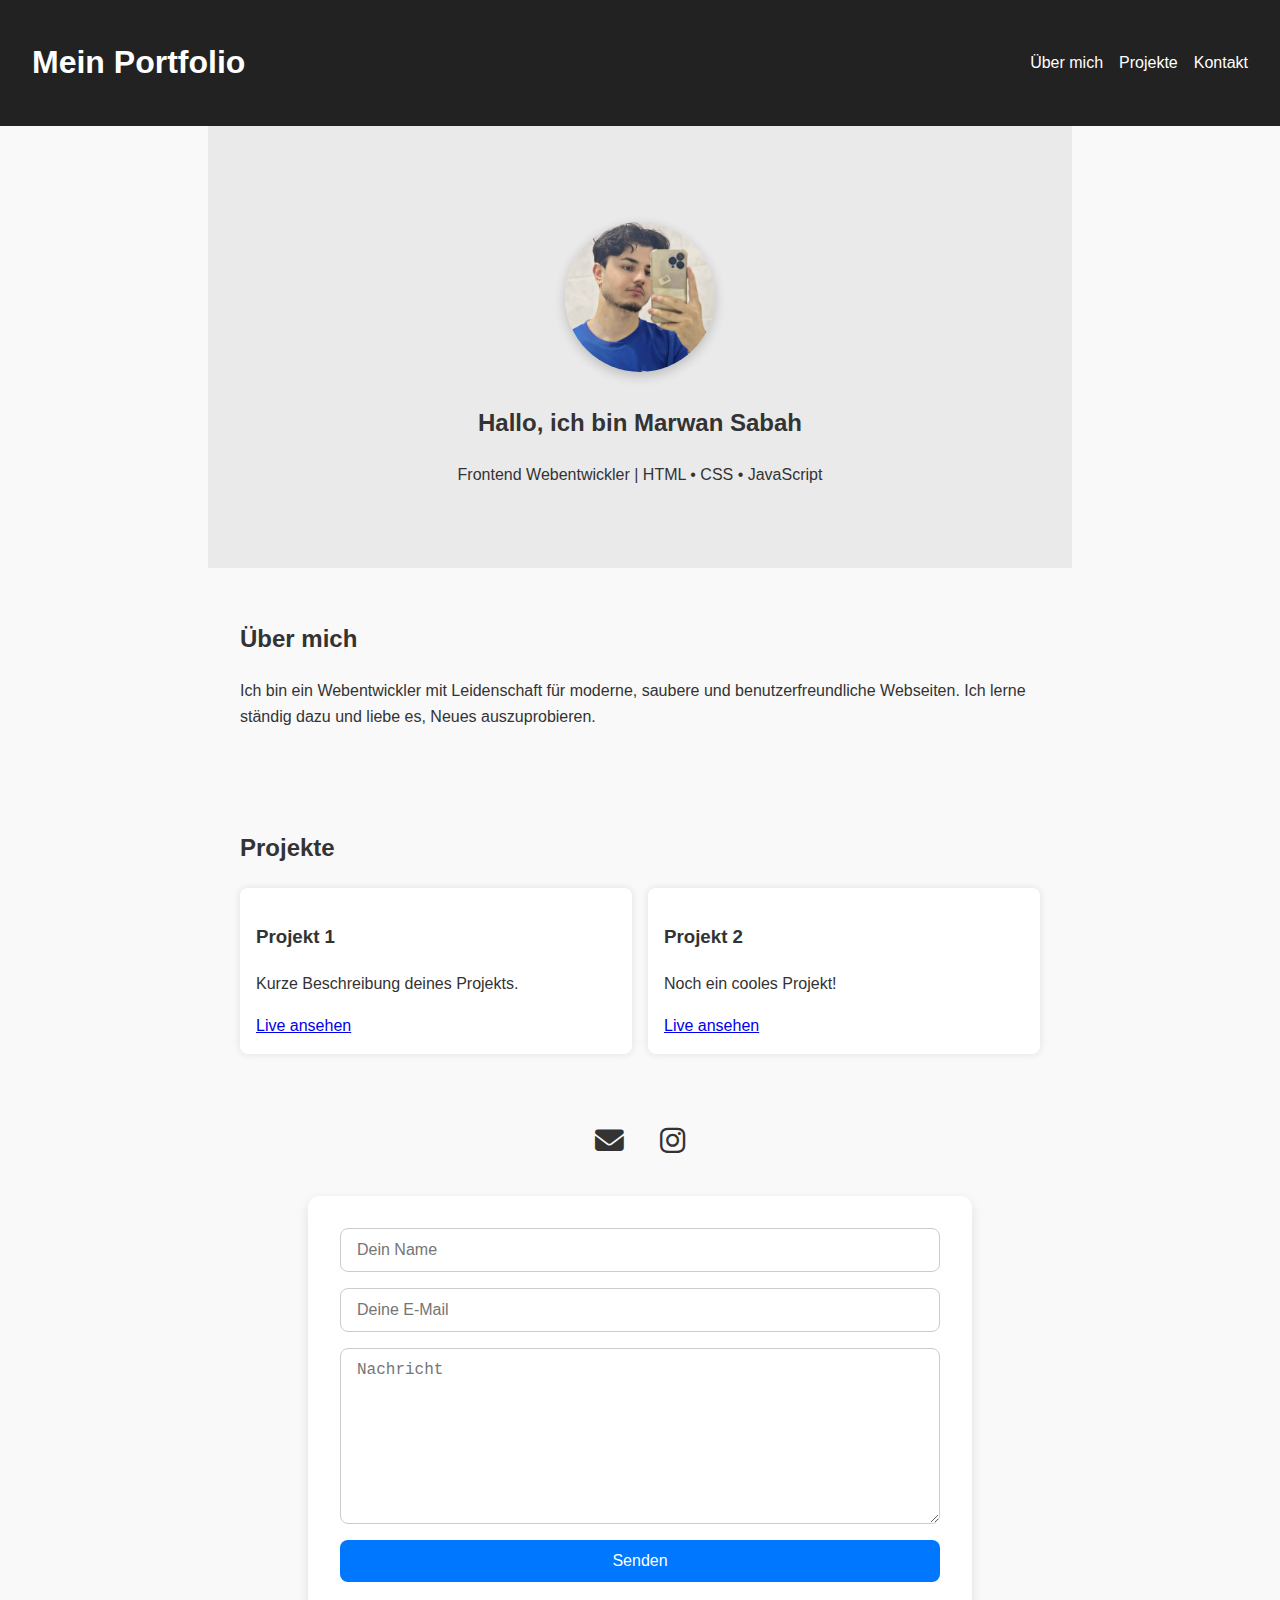
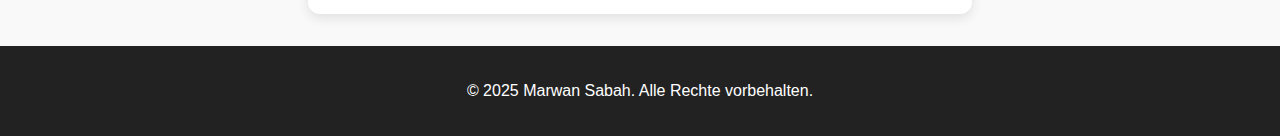
==== index.html @ 9cdd970e "Portfolio-Projekt hochgeladen" ====
<!DOCTYPE html>
<html lang="de">
<head>
  <meta charset="UTF-8" />
  <meta name="viewport" content="width=device-width, initial-scale=1.0" />
  <title>Mein Portfolio</title>
  <link rel="stylesheet" href="styles.css" />
  <link rel="stylesheet" href="https://cdnjs.cloudflare.com/ajax/libs/font-awesome/6.5.0/css/all.min.css">

</head>
<body>
  <header>
    <nav>
      <h1>Mein Portfolio</h1>
      <ul>
        <li><a href="#about">Über mich</a></li>
        <li><a href="#projects">Projekte</a></li>
        <li><a href="#contact">Kontakt</a></li>
      </ul>
    </nav>
  </header>

  <section id="hero">
    <img src="img/marwan.jpeg" alt="Marwan" class="profilbild" />
    <h2>Hallo, ich bin Marwan Sabah</h2>
    <p>Frontend Webentwickler | HTML • CSS • JavaScript</p>
  </section>
  
  


  <section id="about">
    <h2>Über mich</h2>
    <p>Ich bin ein Webentwickler mit Leidenschaft für moderne, saubere und benutzerfreundliche Webseiten. Ich lerne ständig dazu und liebe es, Neues auszuprobieren.</p>
  </section>

  <section id="projects">
    <h2>Projekte</h2>
    <div class="project-grid">
      <div class="project-card">
        <h3>Projekt 1</h3>
        <p>Kurze Beschreibung deines Projekts.</p>
        <a href="#" target="_blank">Live ansehen</a>
      </div>
      <div class="project-card">
        <h3>Projekt 2</h3>
        <p>Noch ein cooles Projekt!</p>
        <a href="#" target="_blank">Live ansehen</a>
      </div>
    </div>
  </section>

  <div class="socials">
    <a href="mailto:marwansabah685@gmail.com" target="_blank"><i class="fas fa-envelope"></i></a>
    <a href="https://www.instagram.com/marwan_98.x/" target="_blank"><i class="fab fa-instagram"></i></a>
  </div>
  
  <form action="https://formspree.io/f/xrbplvvv" method="POST">
    <input type="text" name="name" placeholder="Dein Name" required>
    <input type="email" name="email" placeholder="Deine E-Mail" required>
    <textarea name="message" placeholder="Nachricht" required></textarea>
    <button type="submit">Senden</button>
  </form>
  

  <footer>
    <p>&copy; 2025 Marwan Sabah. Alle Rechte vorbehalten.</p>
  </footer>
</body>
</html>
---- styles.css ----
/* Grundstil */
body {
    margin: 0;
    font-family: Arial, sans-serif;
    line-height: 1.6;
    color: #333;
    background-color: #f9f9f9;
  }
  
  header {
    background-color: #222;
    color: white;
    padding: 1rem 2rem;
  }
  
  nav {
    display: flex;
    justify-content: space-between;
    align-items: center;
  }
  
  nav ul {
    list-style: none;
    display: flex;
    gap: 1rem;
  }
  
  nav a {
    color: white;
    text-decoration: none;
  }
  
  #hero {
    text-align: center;
    padding: 4rem 2rem;
    background-color: #eaeaea;
  }
  
  section {
    padding: 2rem;
    max-width: 800px;
    margin: auto;
  }
  
  .project-grid {
    display: grid;
    gap: 1rem;
    grid-template-columns: repeat(auto-fit, minmax(250px, 1fr));
  }
  
  .project-card {
    background-color: white;
    padding: 1rem;
    border-radius: 8px;
    box-shadow: 0 0 8px rgba(0,0,0,0.1);
  }

  .socials {
    text-align: center;
    margin: 2rem 0;
  }
  
  .socials a {
    font-size: 1.8rem;
    margin: 0 1rem;
    color: #333;
    transition: color 0.3s;
  }
  
  .socials a:hover {
    color: #0077ff;
  }
  

  form {
    max-width: 600px;
    margin: 0 auto;
    display: flex;
    flex-direction: column;
    gap: 1rem;
    padding: 2rem;
    background-color: #fff;
    border-radius: 12px;
    box-shadow: 0 4px 12px rgba(0,0,0,0.1);
  }
  
  form input,
  form textarea {
    padding: 0.75rem 1rem;
    font-size: 1rem;
    border: 1px solid #ccc;
    border-radius: 8px;
    transition: border-color 0.3s;
  }
  
  form input:focus,
  form textarea:focus {
    border-color: #0077ff;
    outline: none;
  }
  
  form textarea {
    min-height: 150px;
    resize: vertical;
  }
  
  form button {
    padding: 0.75rem 1rem;
    font-size: 1rem;
    background-color: #0077ff;
    color: white;
    border: none;
    border-radius: 8px;
    cursor: pointer;
    transition: background-color 0.3s;
  }
  
  form button:hover {
    background-color: #005dc1;
  }
  .profilbild {
    width: 150px; /* oder 200px, je nach Wunsch */
    height: 150px;
    object-fit: cover;
    border-radius: 50%; /* macht das Bild rund */
    display: block;
    margin: 2rem auto; /* zentriert das Bild */
    box-shadow: 0 4px 12px rgba(0, 0, 0, 0.2); /* optional: Schatten */
  }
  
  
  
  footer {
    text-align: center;
    padding: 1rem;
    background-color: #222;
    color: white;
    margin-top: 2rem;
  }
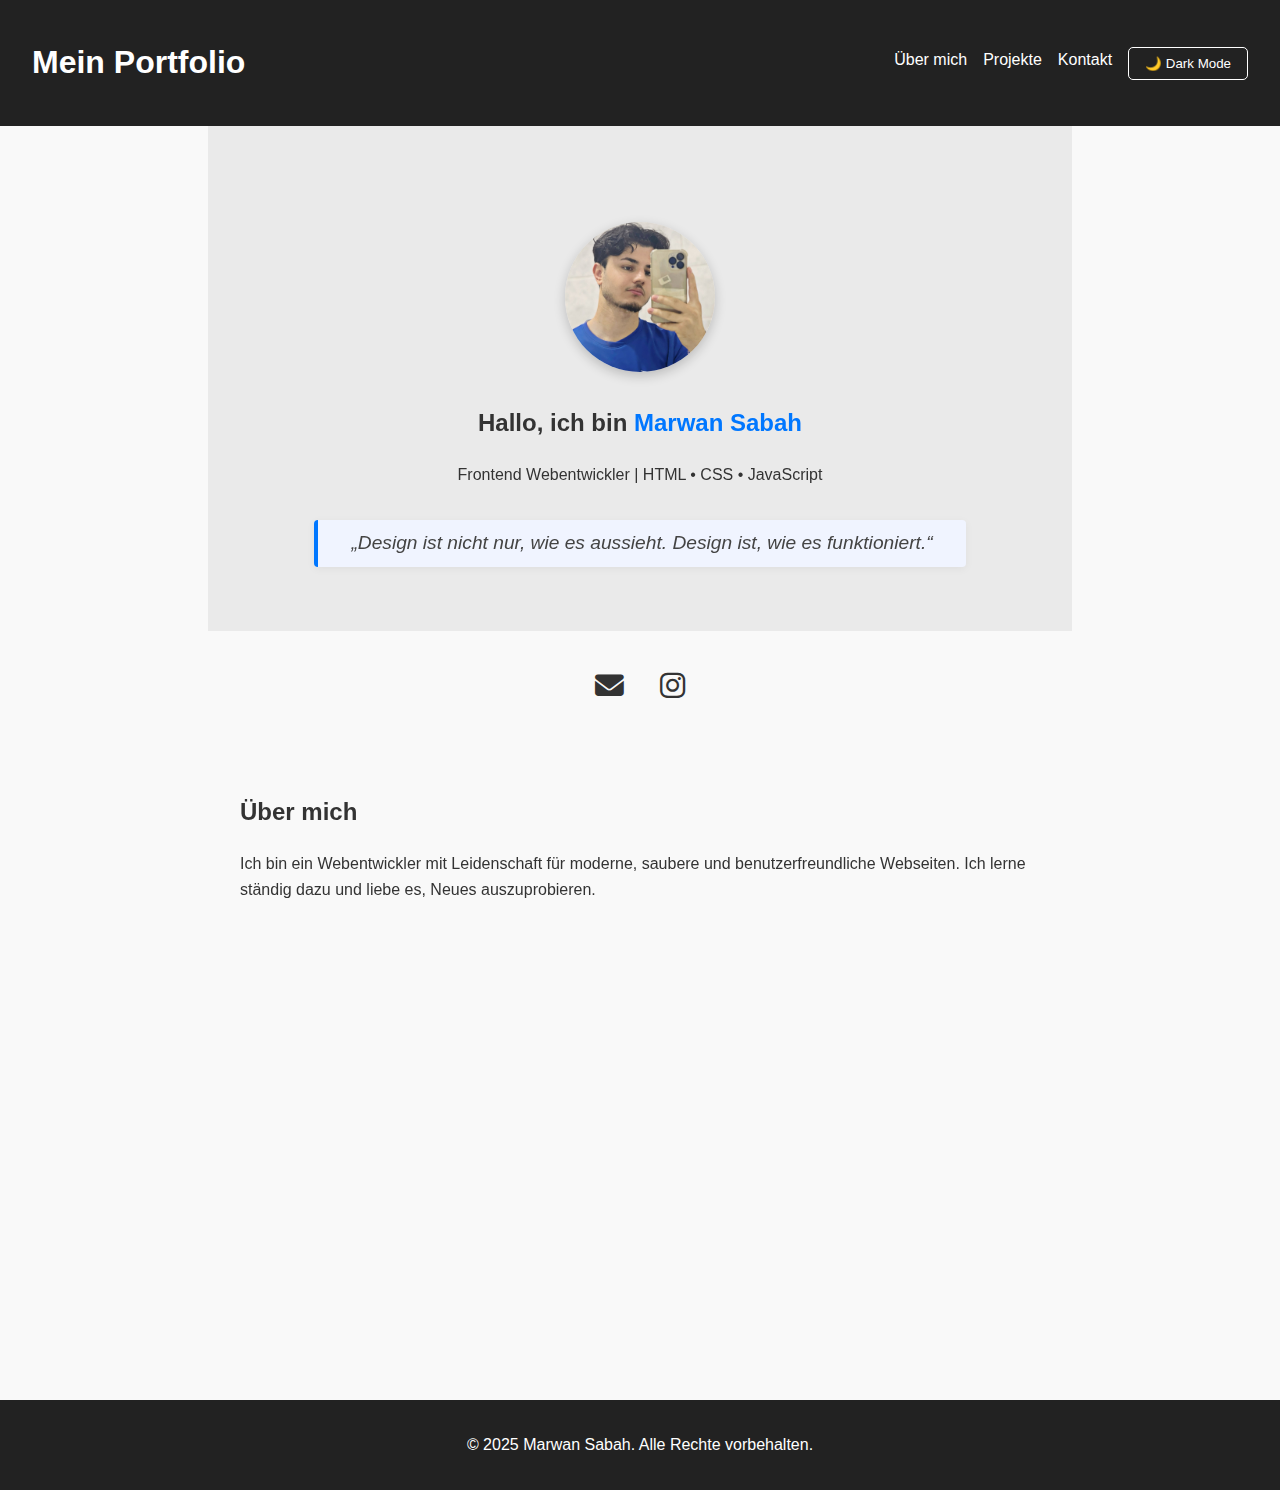
==== commit 8d52de8c: "Update: Hero-Bereich + Dark Mode für #hero" ====
--- a/index.html
+++ b/index.html
@@ -5,6 +5,9 @@
   <meta name="viewport" content="width=device-width, initial-scale=1.0" />
   <title>Mein Portfolio</title>
   <link rel="stylesheet" href="styles.css" />
+  <!-- AOS Animation CSS & Script -->
+<link href="https://unpkg.com/aos@2.3.1/dist/aos.css" rel="stylesheet" />
+<script src="https://unpkg.com/aos@2.3.1/dist/aos.js"></script>
   <link rel="stylesheet" href="https://cdnjs.cloudflare.com/ajax/libs/font-awesome/6.5.0/css/all.min.css">
 
 </head>
@@ -16,25 +19,63 @@
         <li><a href="#about">Über mich</a></li>
         <li><a href="#projects">Projekte</a></li>
         <li><a href="#contact">Kontakt</a></li>
+       <li>
+        <button id="darkModeToggle" class="dark-toggle">
+            🌙 Dark Mode
+          </button>
       </ul>
     </nav>
   </header>
 
   <section id="hero">
-    <img src="img/marwan.jpeg" alt="Marwan" class="profilbild" />
-    <h2>Hallo, ich bin Marwan Sabah</h2>
-    <p>Frontend Webentwickler | HTML • CSS • JavaScript</p>
+    <img 
+      src="img/marwan.jpeg" 
+      alt="Marwan" 
+      class="profilbild"
+      data-aos="fade-up"
+      data-aos-duration="1000"
+      data-aos-easing="ease-out-cubic"
+    />
+   
+      
+  
+    <h2 
+      data-aos="fade-up"
+      data-aos-delay="200"
+      data-aos-duration="1000"
+      data-aos-easing="ease-out-cubic"
+    >
+      Hallo, ich bin <span style="color:#0077ff">Marwan Sabah</span>
+    </h2>
+  
+    <p 
+      data-aos="fade-up"
+      data-aos-delay="400"
+      data-aos-duration="1000"
+      data-aos-easing="ease-out-cubic"
+    >
+      Frontend Webentwickler | HTML • CSS • JavaScript
+    </p>
+  
+    <blockquote 
+      data-aos="fade-up"
+      data-aos-delay="600"
+      data-aos-duration="1200"
+      data-aos-easing="ease-out-cubic"
+      style="margin-top: 2rem; font-style: italic; color: #444;"
+    >
+      „Design ist nicht nur, wie es aussieht. Design ist, wie es funktioniert.“
+    </blockquote>
   </section>
+  
+  
   
   
 
 
-  <section id="about">
-    <h2>Über mich</h2>
-    <p>Ich bin ein Webentwickler mit Leidenschaft für moderne, saubere und benutzerfreundliche Webseiten. Ich lerne ständig dazu und liebe es, Neues auszuprobieren.</p>
-  </section>
+ 
 
-  <section id="projects">
+  <!-- <section id="projects">
     <h2>Projekte</h2>
     <div class="project-grid">
       <div class="project-card">
@@ -49,15 +90,29 @@
       </div>
     </div>
   </section>
+-->
 
   <div class="socials">
     <a href="mailto:marwansabah685@gmail.com" target="_blank"><i class="fas fa-envelope"></i></a>
     <a href="https://www.instagram.com/marwan_98.x/" target="_blank"><i class="fab fa-instagram"></i></a>
   </div>
   
-  <form action="https://formspree.io/f/xrbplvvv" method="POST">
-    <input type="text" name="name" placeholder="Dein Name" required>
-    <input type="email" name="email" placeholder="Deine E-Mail" required>
+  <section id="about" data-aos="fade-right" data-aos-duration="1000">
+    <h2>Über mich</h2>
+    <p>
+      Ich bin ein Webentwickler mit Leidenschaft für moderne, saubere und benutzerfreundliche Webseiten.
+      Ich lerne ständig dazu und liebe es, Neues auszuprobieren.
+    </p>
+  </section>
+  
+  <form
+    action="https://formspree.io/f/xrbplvvv"
+    method="POST"
+    data-aos="fade-left"
+    data-aos-duration="1000"
+  >
+    <input type="text" name="name" placeholder="Dein Name" required />
+    <input type="email" name="email" placeholder="Deine E-Mail" required />
     <textarea name="message" placeholder="Nachricht" required></textarea>
     <button type="submit">Senden</button>
   </form>
@@ -66,5 +121,20 @@
   <footer>
     <p>&copy; 2025 Marwan Sabah. Alle Rechte vorbehalten.</p>
   </footer>
+
+  <script>
+    AOS.init();
+  </script>
+  
+  <script>
+    AOS.init();
+  
+    const toggle = document.getElementById('darkModeToggle');
+    toggle.addEventListener('click', () => {
+      document.body.classList.toggle('dark');
+      toggle.textContent = document.body.classList.contains('dark') ? '☀️ Light Mode' : '🌙 Dark Mode';
+    });
+  </script>
+  
 </body>
 </html>
--- a/styles.css
+++ b/styles.css
@@ -30,12 +30,7 @@
     text-decoration: none;
   }
   
-  #hero {
-    text-align: center;
-    padding: 4rem 2rem;
-    background-color: #eaeaea;
-  }
-  
+ 
   section {
     padding: 2rem;
     max-width: 800px;
@@ -127,10 +122,77 @@
     margin: 2rem auto; /* zentriert das Bild */
     box-shadow: 0 4px 12px rgba(0, 0, 0, 0.2); /* optional: Schatten */
   }
-  
-  
-  
+
+  #hero {
+    text-align: center;
+    padding: 4rem 2rem;
+    background-color: #eaeaea;
+  }
+  
+  
+  #hero blockquote {
+    font-size: 1.2rem;
+    max-width: 600px;
+    margin: 2rem auto 0;
+    padding: 0.5rem 1.5rem;
+    border-left: 4px solid #0077ff;
+    background-color: #f0f4ff;
+    color: #333;
+    box-shadow: 0 2px 8px rgba(0,0,0,0.05);
+    border-radius: 4px;
+  }
+
+  body.dark #hero {
+    background-color: #1e1e1e;
+    color: #f5f5f5;
+  }
+  
+  body.dark #hero blockquote {
+    background-color: #2a2a2a;
+    color: #ccc;
+    border-left-color: #66aaff;
+    box-shadow: 0 2px 8px rgba(0,0,0,0.3);
+  }
+  
+  
+  body.dark {
+    background-color: #121212;
+    color: #f5f5f5;
+  }
+  
+  body.dark header,
+  body.dark footer {
+    background-color: #1e1e1e;
+  }
+  
+  body.dark nav a {
+    color: #f5f5f5;
+  }
+  
+  body.dark .project-card,
+  body.dark form {
+    background-color: #1c1c1c;
+    color: #f5f5f5;
+  }
+  
+  .dark-toggle {
+    margin-left: auto;
+    padding: 0.5rem 1rem;
+    background-color: transparent;
+    border: 1px solid #fff;
+    color: #fff;
+    border-radius: 5px;
+    cursor: pointer;
+    transition: all 0.3s ease;
+  }
+  
+  .dark-toggle:hover {
+    background-color: rgba(255, 255, 255, 0.1);
+  }
+  
+
   footer {
+    transition: background-color 0.4s ease, color 0.4s ease;
     text-align: center;
     padding: 1rem;
     background-color: #222;
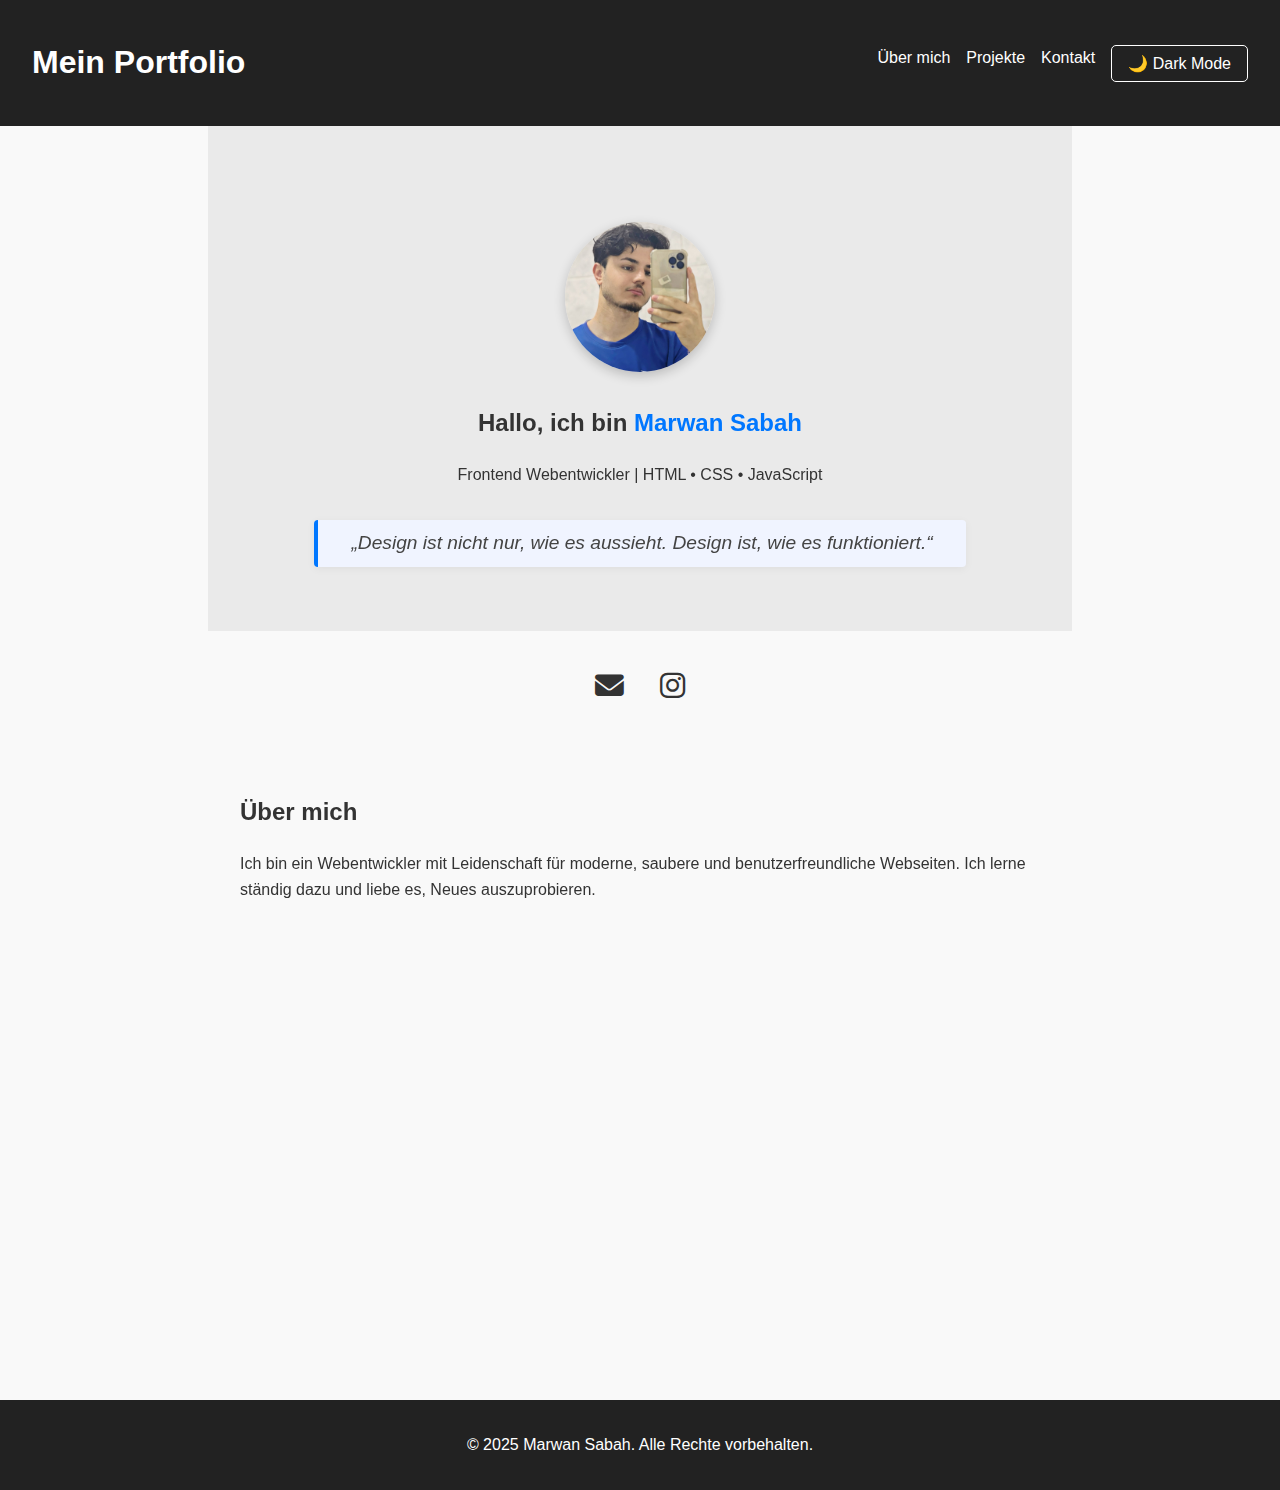
==== commit 0f02252d: "Fix: Responsive Dark Mode Button" ====
--- a/index.html
+++ b/index.html
@@ -10,8 +10,6 @@
 <script src="https://unpkg.com/aos@2.3.1/dist/aos.js"></script>
   <link rel="stylesheet" href="https://cdnjs.cloudflare.com/ajax/libs/font-awesome/6.5.0/css/all.min.css">
 
-</head>
-<body>
   <header>
     <nav>
       <h1>Mein Portfolio</h1>
@@ -19,13 +17,13 @@
         <li><a href="#about">Über mich</a></li>
         <li><a href="#projects">Projekte</a></li>
         <li><a href="#contact">Kontakt</a></li>
-       <li>
-        <button id="darkModeToggle" class="dark-toggle">
-            🌙 Dark Mode
-          </button>
+        <li>
+          <button id="darkModeToggle" class="dark-toggle">🌙 Dark Mode</button>
+        </li>
       </ul>
     </nav>
   </header>
+  
 
   <section id="hero">
     <img 
--- a/styles.css
+++ b/styles.css
@@ -20,10 +20,14 @@
   }
   
   nav ul {
+    flex-wrap: wrap;
     list-style: none;
     display: flex;
     gap: 1rem;
-  }
+    justify-content: center;
+  }
+  
+ 
   
   nav a {
     color: white;
@@ -114,6 +118,11 @@
     background-color: #005dc1;
   }
   .profilbild {
+
+
+    width: 40vw;
+    max-width: 150px;
+    height: auto;
     width: 150px; /* oder 200px, je nach Wunsch */
     height: 150px;
     object-fit: cover;
@@ -176,7 +185,6 @@
   }
   
   .dark-toggle {
-    margin-left: auto;
     padding: 0.5rem 1rem;
     background-color: transparent;
     border: 1px solid #fff;
@@ -184,7 +192,9 @@
     border-radius: 5px;
     cursor: pointer;
     transition: all 0.3s ease;
-  }
+    font-size: 1rem;
+  }
+  
   
   .dark-toggle:hover {
     background-color: rgba(255, 255, 255, 0.1);
@@ -199,4 +209,57 @@
     color: white;
     margin-top: 2rem;
   }
+  @media (max-width: 600px) {
+    nav ul {
+      flex-direction: column;
+      align-items: center;
+      gap: 0.5rem;
+    }
+  
+    .dark-toggle {
+      margin-top: 1rem;
+    }
+  
+    .profilbild {
+      width: 50vw;
+      max-width: 130px;
+    }
+  
+    section,
+    #hero,
+    form {
+      padding: 1.5rem 1rem;
+    }
+  
+    h1, h2 {
+      font-size: 1.4rem;
+    }
+  
+    p, blockquote {
+      font-size: 1rem;
+    }
+  
+    footer {
+      font-size: 0.9rem;
+    }
+  }
+  @media (max-width: 600px) {
+    .dark-toggle {
+      width: 100%;
+      font-size: 1rem;
+      margin-top: 0.5rem;
+      padding: 0.6rem;
+    }
+  
+    nav ul {
+      flex-direction: column;
+      align-items: center;
+    }
+  
+    nav li {
+      width: 100%;
+      text-align: center;
+      margin-bottom: 0.5rem;
+    }
+  }
   